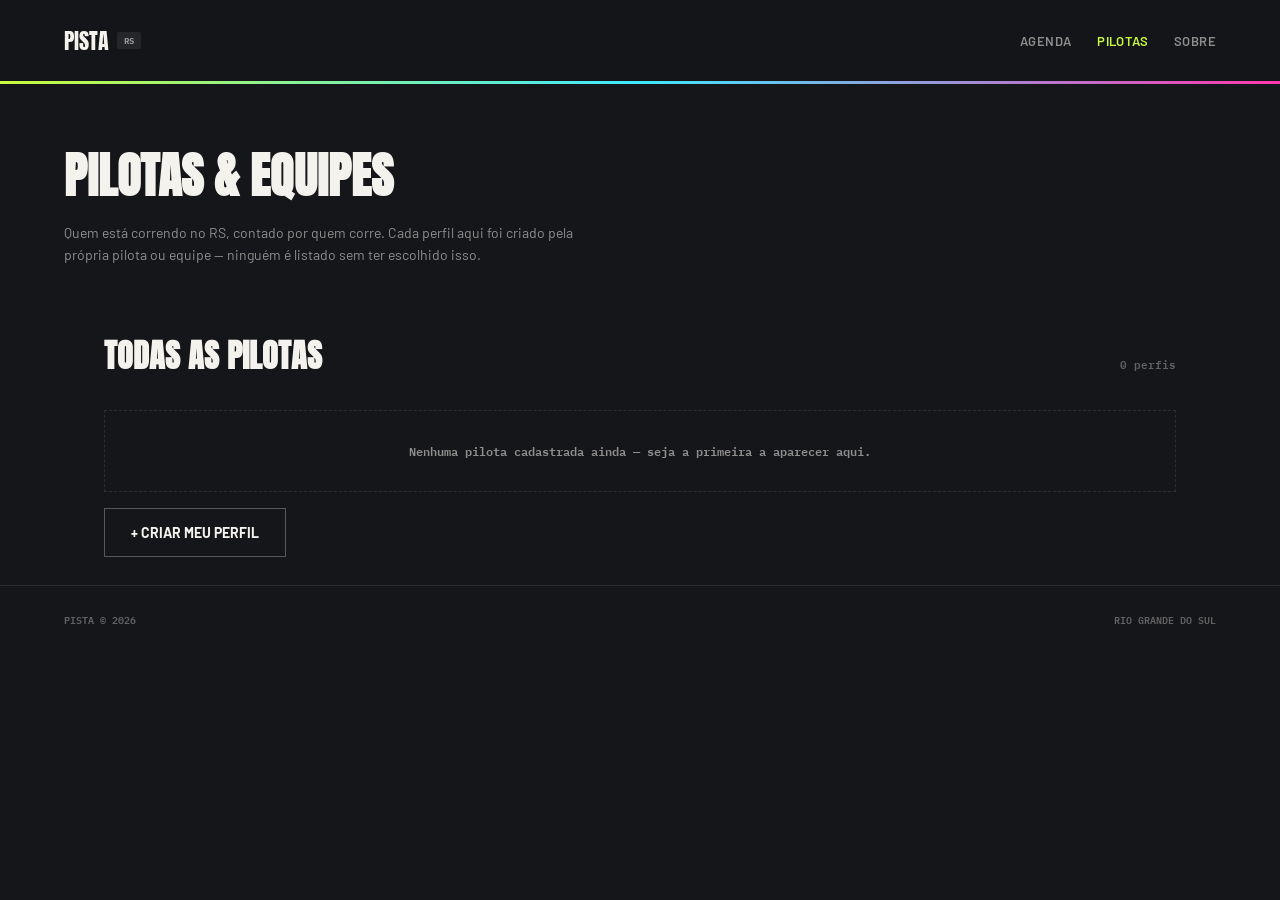
==== pilotas.html @ 28936033 "Add files via upload" ====
<!DOCTYPE html>
<html lang="pt-BR">
<head>
<meta charset="UTF-8">
<meta name="viewport" content="width=device-width, initial-scale=1.0">
<title>Pilotas — PISTA RS</title>
<link rel="preconnect" href="https://fonts.googleapis.com">
<link href="https://fonts.googleapis.com/css2?family=Anton&family=Barlow:wght@400;500;600;700;800&family=IBM+Plex+Mono:wght@400;500;600;700;800&display=swap" rel="stylesheet">
<link rel="stylesheet" href="style.css">
</head>
<body>

<header>
  <a class="brand" href="index.html">
    <div class="word">PISTA</div>
    <div class="tag">RS</div>
  </a>
  <nav id="main-nav">
    <a href="index.html#agenda">Agenda</a>
    <a class="active" href="pilotas.html">Pilotas</a>
    <a href="sobre.html">Sobre</a>
  </nav>
  <button class="menu-btn" aria-label="Menu" onclick="document.getElementById('main-nav').classList.toggle('mobile-open')">
    <svg width="16" height="12" viewBox="0 0 16 12"><rect width="16" height="2" fill="#141414"/><rect y="5" width="16" height="2" fill="#141414"/><rect y="10" width="16" height="2" fill="#141414"/></svg>
  </button>
</header>
<div class="gradient-bar"></div>

<div class="page-header">
  <h1>PILOTAS &amp; EQUIPES</h1>
  <p>Quem está correndo no RS, contado por quem corre. Cada perfil aqui foi criado pela própria pilota ou equipe — ninguém é listado sem ter escolhido isso.</p>
</div>

<main>
  <section class="section">
    <div class="section-head">
      <h2>TODAS AS PILOTAS</h2>
      <span class="section-count" id="people-count"></span>
    </div>
    <div class="pilots-scroll" id="people-list"></div>
    <button class="btn-outline" style="margin-top:16px;" onclick="window.open(FORM_LINKS.criarPerfil, '_blank')">+ Criar meu perfil</button>
  </section>
</main>

<footer>
  <div>PISTA © 2026</div>
  <div>RIO GRANDE DO SUL</div>
</footer>

<script src="data.js"></script>
<script src="app.js"></script>
<script>
  renderPeople('people-list', 'people-count');
</script>

</body>
</html>
---- style.css ----
:root{
  --bg:#15161a;
  --panel:#1c1d22;
  --panel-2:#0d0e10;
  --text:#f4f2ec;
  --muted:rgba(244,242,236,.55);
  --muted-2:rgba(244,242,236,.35);
  --line:rgba(244,242,236,.1);
  --lime:#c9fb3c;
  --cyan:#3fe8ff;
  --magenta:#ff36b0;
  --arrancada:#ffd400;
}
*{box-sizing:border-box;}
html,body{margin:0;padding:0;background:var(--bg);color:var(--text);font-family:'Barlow',sans-serif;-webkit-font-smoothing:antialiased;}
::selection{background:var(--lime);color:#141414;}
h1,h2,h3{font-family:'Anton',sans-serif;margin:0;}
.mono{font-family:'IBM Plex Mono',monospace;}

header{
  position:sticky;top:0;z-index:20;background:rgba(21,22,26,.94);backdrop-filter:blur(6px);
  padding:16px 20px;display:flex;align-items:center;justify-content:space-between;
}
.brand{display:flex;align-items:center;gap:8px;text-decoration:none;}
.brand .word{font-family:'Anton',sans-serif;font-size:22px;color:var(--text);}
.brand .tag{background:rgba(244,242,236,.08);color:var(--muted);font:700 9px 'IBM Plex Mono',monospace;padding:3px 7px;border-radius:2px;}
nav{display:none;align-items:center;gap:26px;font:600 13px 'Barlow',sans-serif;text-transform:uppercase;letter-spacing:.03em;color:var(--muted);}
nav a{color:inherit;text-decoration:none;cursor:pointer;}
nav a.active,nav a:hover{color:var(--lime);}
nav.mobile-open{
  display:flex !important;position:absolute;top:100%;left:0;right:0;
  flex-direction:column;align-items:flex-start;background:var(--panel);
  padding:20px;gap:18px;border-top:1px solid var(--line);z-index:19;
}
.menu-btn{width:34px;height:34px;border-radius:50%;background:var(--lime);display:flex;align-items:center;justify-content:center;border:none;flex:none;cursor:pointer;}

.gradient-bar{height:3px;background:linear-gradient(90deg,var(--lime),var(--cyan),var(--magenta));}

.hero{padding:28px 20px 8px;}
.eyebrow{font:700 11px 'IBM Plex Mono',monospace;color:var(--lime);letter-spacing:.12em;text-transform:uppercase;margin-bottom:12px;}
.hero h1{font-size:38px;line-height:.98;}
.hero p{font:400 15px/1.55 'Barlow',sans-serif;color:var(--muted);margin:16px 0 0;max-width:520px;}
.hero-actions{display:flex;flex-direction:column;gap:10px;margin-top:22px;}
.btn-solid,.btn-outline{font:700 14px 'Barlow',sans-serif;text-transform:uppercase;text-align:center;padding:15px;cursor:pointer;text-decoration:none;display:inline-block;}
.btn-solid{background:var(--lime);color:#141414;border:none;}
.btn-outline{background:transparent;color:var(--text);border:1.5px solid rgba(244,242,236,.3);}

.hero-photo{
  position:relative;margin:20px 20px 0;height:170px;
  background:var(--panel-2);
  clip-path:polygon(0 6%,100% 0,100% 100%,0 100%);
  overflow:hidden;
}
.hero-photo img{width:100%;height:100%;object-fit:cover;object-position:center 68%;display:block;}
.hero-photo .tape{position:absolute;top:14px;right:-2px;width:52px;height:16px;background:rgba(244,242,236,.5);transform:rotate(4deg);}

.page-header{padding:36px 20px 8px;}
.page-header h1{font-size:34px;}
.page-header p{font:400 14px/1.6 'Barlow',sans-serif;color:var(--muted);margin:10px 0 0;max-width:520px;}

main{padding:0 20px;max-width:1200px;margin:0 auto;}

.section{padding:36px 0 8px;}
.section-head{display:flex;align-items:baseline;justify-content:space-between;margin-bottom:6px;gap:10px;flex-wrap:wrap;}
.section-head h2{font-size:24px;}
.section-count{font:600 11px 'IBM Plex Mono',monospace;color:var(--muted-2);}

.filters{display:flex;gap:8px;margin:14px 0 6px;flex-wrap:wrap;}
.filters button{
  background:transparent;border:1px solid var(--line);color:var(--muted);
  font:700 11px 'IBM Plex Mono',monospace;text-transform:uppercase;letter-spacing:.05em;
  padding:8px 13px;cursor:pointer;
}
.filters button.active{background:var(--lime);border-color:var(--lime);color:#141414;}

.ev-row{border-top:1px solid var(--line);padding:16px 0 16px 14px;border-left:3px solid transparent;}
.ev-row[data-type="drag"]{border-left-color:var(--arrancada);}
.ev-row[data-type="drift"]{border-left-color:var(--magenta);}
.ev-main{display:flex;gap:14px;align-items:flex-start;}
.ev-date{font-family:'Anton',sans-serif;font-size:24px;flex:none;width:52px;line-height:1;}
.ev-date .m{display:block;font:600 9px 'IBM Plex Mono',monospace;color:var(--muted-2);margin-top:4px;}
.ev-body{flex:1;min-width:0;}
.ev-name{font:700 16px 'Barlow',sans-serif;}
.confirmed-text{color:#3ecf6e;font:700 9px 'IBM Plex Mono',monospace;letter-spacing:.04em;margin-left:8px;}
.ev-local{font:500 12px 'Barlow',sans-serif;color:var(--muted);margin-top:3px;}
.badge-outline{display:inline-flex;align-items:center;gap:6px;background:transparent;font:800 9.5px 'IBM Plex Mono',monospace;padding:5px 9px;white-space:nowrap;flex:none;border:1.5px solid transparent;}
.badge-outline.arrancada{border-color:var(--arrancada);color:var(--arrancada);}
.badge-outline.drift{border-color:var(--magenta);color:var(--magenta);border-radius:999px;}
.icon-tree{display:inline-flex;flex-direction:column;gap:1.5px;}
.icon-tree span{width:4px;height:4px;border-radius:50%;display:block;}
.icon-tree span:nth-child(1),.icon-tree span:nth-child(2){background:#ffb800;}
.icon-tree span:nth-child(3){background:#3ecf6e;}
.badge-outline .icon-diamond{width:6px;height:6px;background:var(--magenta);transform:rotate(45deg);}
.source-note{font:600 9.5px 'IBM Plex Mono',monospace;color:rgba(244,242,236,.25);margin-top:4px;}

.ev-presence{flex:none;align-self:flex-end;display:flex;flex-direction:column;align-items:flex-end;gap:8px;}
.presence-link{cursor:pointer;background:none;border:none;color:var(--muted);font:700 11px 'Barlow',sans-serif;text-transform:uppercase;padding:0;white-space:nowrap;}
.presence-link:hover{color:var(--lime);}
.ev-extra{margin-top:6px;margin-left:66px;}

.lineup-toggle{cursor:pointer;color:var(--muted);font:700 11px 'Barlow',sans-serif;text-transform:uppercase;padding:10px 0 0;background:none;border:none;display:flex;align-items:center;gap:6px;}
.lineup-toggle .arrow{transition:transform .15s ease;font-size:10px;}
.ev-row.expanded .lineup-toggle .arrow{transform:rotate(90deg);}
.lineup{display:none;margin-top:10px;padding:12px;background:var(--panel);}
.ev-row.expanded .lineup{display:block;}
.lineup-cat{margin-bottom:8px;}
.lineup-cat:last-child{margin-bottom:0;}
.lineup-cat .cat-name{font:700 9.5px 'IBM Plex Mono',monospace;color:var(--cyan);text-transform:uppercase;letter-spacing:.04em;margin-bottom:6px;}
.riders{display:flex;flex-wrap:wrap;gap:6px;}
.rider-chip{font:500 11px 'Barlow',sans-serif;background:var(--panel-2);padding:4px 10px;color:var(--text);}
.confirm-note{font:600 9.5px 'IBM Plex Mono',monospace;color:var(--muted-2);margin-top:8px;}

.empty{padding:30px;text-align:center;color:var(--muted);font:600 12px 'IBM Plex Mono',monospace;border:1px dashed var(--line);margin-top:10px;}

.pilots-scroll{display:flex;gap:14px;overflow-x:auto;padding:14px 0 10px;margin:0 -20px;padding-left:20px;padding-right:20px;}
.pilot-card{background:var(--panel);flex:none;width:150px;}
.pilot-photo{width:100%;aspect-ratio:4/3;background:repeating-linear-gradient(45deg,rgba(255,255,255,.05) 0 10px,rgba(255,255,255,.02) 10px 20px);display:flex;align-items:center;justify-content:center;color:var(--muted-2);font:600 9px 'IBM Plex Mono',monospace;text-align:center;padding:8px;}
.pilot-info{padding:12px;}
.pilot-name{font-family:'Anton',sans-serif;font-size:16px;}
.pilot-team{font:600 10px 'Barlow',sans-serif;color:var(--muted);margin-top:2px;}
.pilot-cat{font:700 9px 'IBM Plex Mono',monospace;color:var(--cyan);margin-top:8px;}
.pilot-next{font:600 9px 'IBM Plex Mono',monospace;color:var(--lime);margin-top:4px;}

.callout{margin:44px 0 30px;padding-top:26px;border-top:1px solid var(--line);}

.sobre-body{max-width:640px;padding-bottom:40px;}
.sobre-body p{font:400 14px/1.7 'Barlow',sans-serif;color:var(--muted);margin:0 0 16px;}
.sobre-body p strong{color:var(--text);}
.sobre-body .sobre-disclaimer{font:500 12.5px/1.7 'IBM Plex Mono',monospace;color:var(--muted-2);border-left:2px solid var(--cyan);padding-left:14px;}
.callout h3{font-size:19px;margin-bottom:8px;}
.callout p{color:var(--muted);font-size:12.5px;line-height:1.6;margin:0 0 16px;max-width:480px;}
.callout button{background:var(--cyan);border:none;color:#141414;font:700 12px 'IBM Plex Mono',monospace;text-transform:uppercase;padding:13px 20px;cursor:pointer;}

footer{padding:20px;border-top:1px solid var(--line);display:flex;justify-content:space-between;font:600 10px 'IBM Plex Mono',monospace;color:var(--muted-2);margin-top:20px;}
footer a{color:inherit;text-decoration:none;}

/* ---------- Modal ---------- */
.ev-row,.pilot-card{cursor:pointer;transition:background .15s ease;}
.ev-row:hover{background:rgba(244,242,236,.02);}
.pilot-card:hover{background:#212228;}

.modal-overlay{display:none;position:fixed;inset:0;background:rgba(13,14,16,.82);backdrop-filter:blur(3px);z-index:50;padding:20px;overflow-y:auto;}
.modal-overlay.open{display:flex;align-items:flex-start;justify-content:center;}
.modal-card{background:var(--panel);max-width:560px;width:100%;margin-top:40px;position:relative;border-top:3px solid transparent;}
.modal-card.drag{border-top-color:var(--arrancada);}
.modal-card.drift{border-top-color:var(--magenta);}
.modal-close{position:absolute;top:14px;right:14px;background:none;border:none;color:var(--muted);font-size:22px;cursor:pointer;line-height:1;padding:4px;}
.modal-close:hover{color:var(--text);}
.modal-body{padding:30px 26px 26px;}
.modal-eyebrow{font:700 11px 'IBM Plex Mono',monospace;color:var(--muted-2);text-transform:uppercase;letter-spacing:.08em;margin-bottom:10px;}
.modal-title{font-size:26px;line-height:1.05;margin-bottom:6px;}
.modal-sub{font:500 13px 'Barlow',sans-serif;color:var(--muted);margin-bottom:18px;}
.modal-row{display:flex;gap:20px;flex-wrap:wrap;margin-bottom:18px;padding-bottom:18px;border-bottom:1px solid var(--line);}
.modal-field .label{font:700 9.5px 'IBM Plex Mono',monospace;color:var(--muted-2);text-transform:uppercase;letter-spacing:.06em;margin-bottom:4px;}
.modal-field .value{font:600 13px 'Barlow',sans-serif;}
.modal-lineup .lineup-cat{margin-bottom:14px;}
.modal-actions{display:flex;gap:10px;margin-top:20px;flex-wrap:wrap;}
.modal-photo{width:100%;aspect-ratio:16/9;background:repeating-linear-gradient(45deg,rgba(255,255,255,.05) 0 10px,rgba(255,255,255,.02) 10px 20px);display:flex;align-items:center;justify-content:center;color:var(--muted-2);font:600 10px 'IBM Plex Mono',monospace;margin-bottom:18px;}
.modal-bio{font:400 13.5px/1.6 'Barlow',sans-serif;color:var(--muted);margin-bottom:18px;}

/* ---------- Desktop ---------- */
@media(min-width:900px){
  header{padding:24px 64px;}
  nav{display:flex;}
  .menu-btn{display:none;}
  .gradient-bar{height:3px;}
  .hero{display:grid;grid-template-columns:1.1fr .9fr;padding:64px 64px 0;align-items:center;}
  .hero h1{font-size:64px;}
  .hero p{font-size:17px;}
  .hero-actions{flex-direction:row;margin-top:30px;}
  .btn-solid,.btn-outline{padding:15px 26px;}
  .hero-photo{margin:0;height:440px;clip-path:polygon(6% 0,100% 0,100% 100%,0 100%);}
  .hero-photo img{object-position:center 55%;}

  .page-header{padding:56px 64px 8px;}
  .page-header h1{font-size:48px;}

  main{padding:0 64px;}
  .section{padding:56px 0 8px;}
  .section-head h2{font-size:32px;}

  .ev-row{border-top:none;border-bottom:1px solid var(--line);padding:18px 16px 18px 17px;}
  .ev-main{display:grid;grid-template-columns:80px 1fr 160px;align-items:center;gap:0;}
  .ev-date{width:auto;}
  .ev-presence{align-self:center;}
  .lineup-toggle,.confirm-note,.lineup{grid-column:1/-1;}
  .ev-extra{grid-column:2/-1;margin-left:0;}

  .pilots-scroll{display:grid;grid-template-columns:repeat(4,1fr);overflow:visible;margin:0;padding:14px 0 0;}
  .pilot-card{width:auto;}

  footer{padding:24px 64px;}
}
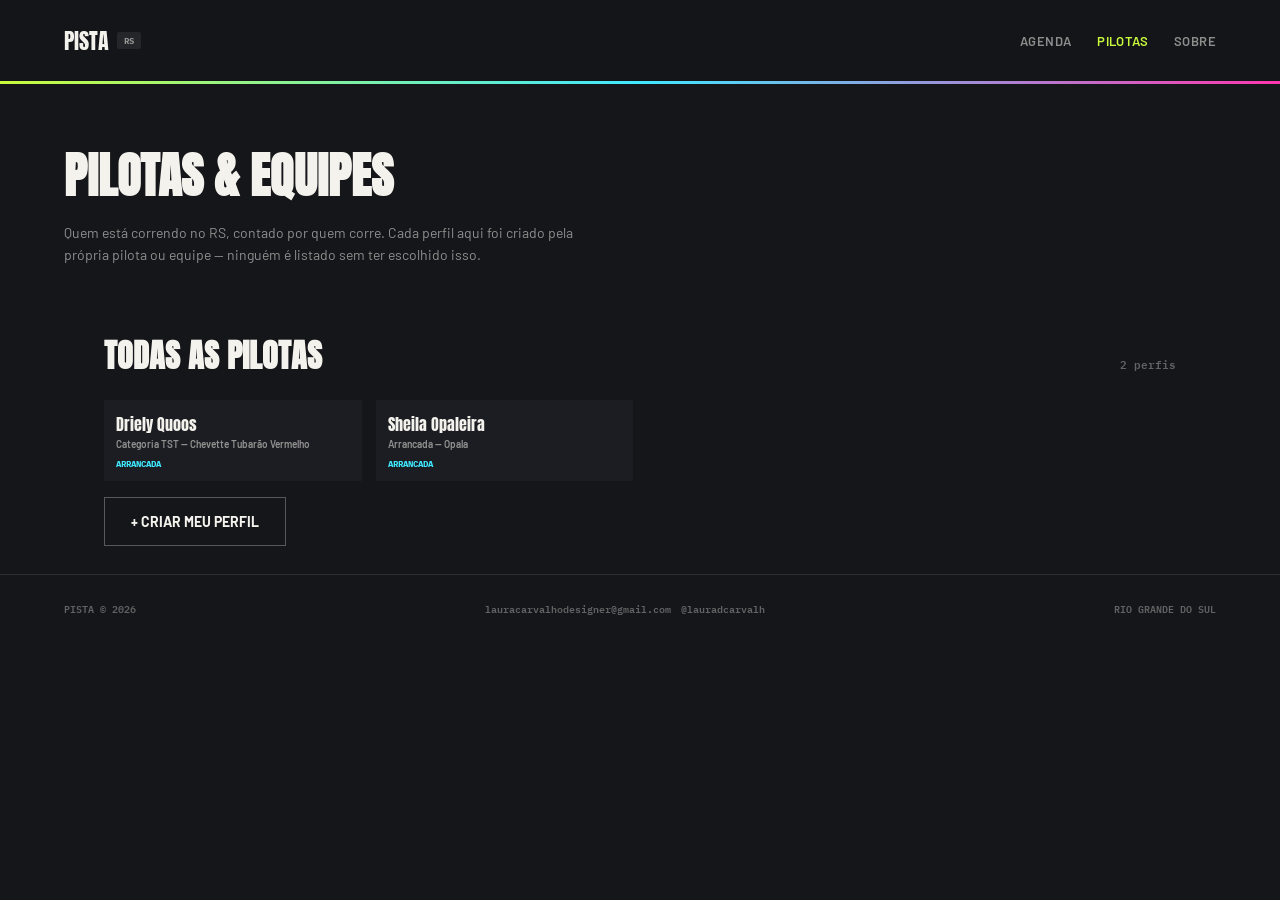
==== commit 4116c515: "Added contact + Piloto + ajuste de fotos" ====
--- a/pilotas.html
+++ b/pilotas.html
@@ -44,6 +44,7 @@
 
 <footer>
   <div>PISTA © 2026</div>
+  <div class="footer-contact"><a href="mailto:lauracarvalhodesigner@gmail.com">lauracarvalhodesigner@gmail.com</a><a href="https://instagram.com/lauradcarvalh" target="_blank" rel="noopener">@lauradcarvalh</a></div>
   <div>RIO GRANDE DO SUL</div>
 </footer>
 
--- a/style.css
+++ b/style.css
@@ -131,8 +131,10 @@
 .callout p{color:var(--muted);font-size:12.5px;line-height:1.6;margin:0 0 16px;max-width:480px;}
 .callout button{background:var(--cyan);border:none;color:#141414;font:700 12px 'IBM Plex Mono',monospace;text-transform:uppercase;padding:13px 20px;cursor:pointer;}
 
-footer{padding:20px;border-top:1px solid var(--line);display:flex;justify-content:space-between;font:600 10px 'IBM Plex Mono',monospace;color:var(--muted-2);margin-top:20px;}
+footer{padding:20px;border-top:1px solid var(--line);display:flex;flex-wrap:wrap;justify-content:space-between;gap:10px;font:600 10px 'IBM Plex Mono',monospace;color:var(--muted-2);margin-top:20px;}
 footer a{color:inherit;text-decoration:none;}
+footer a:hover{color:var(--lime);}
+.footer-contact{display:flex;gap:10px;flex-wrap:wrap;}
 
 /* ---------- Modal ---------- */
 .ev-row,.pilot-card{cursor:pointer;transition:background .15s ease;}
